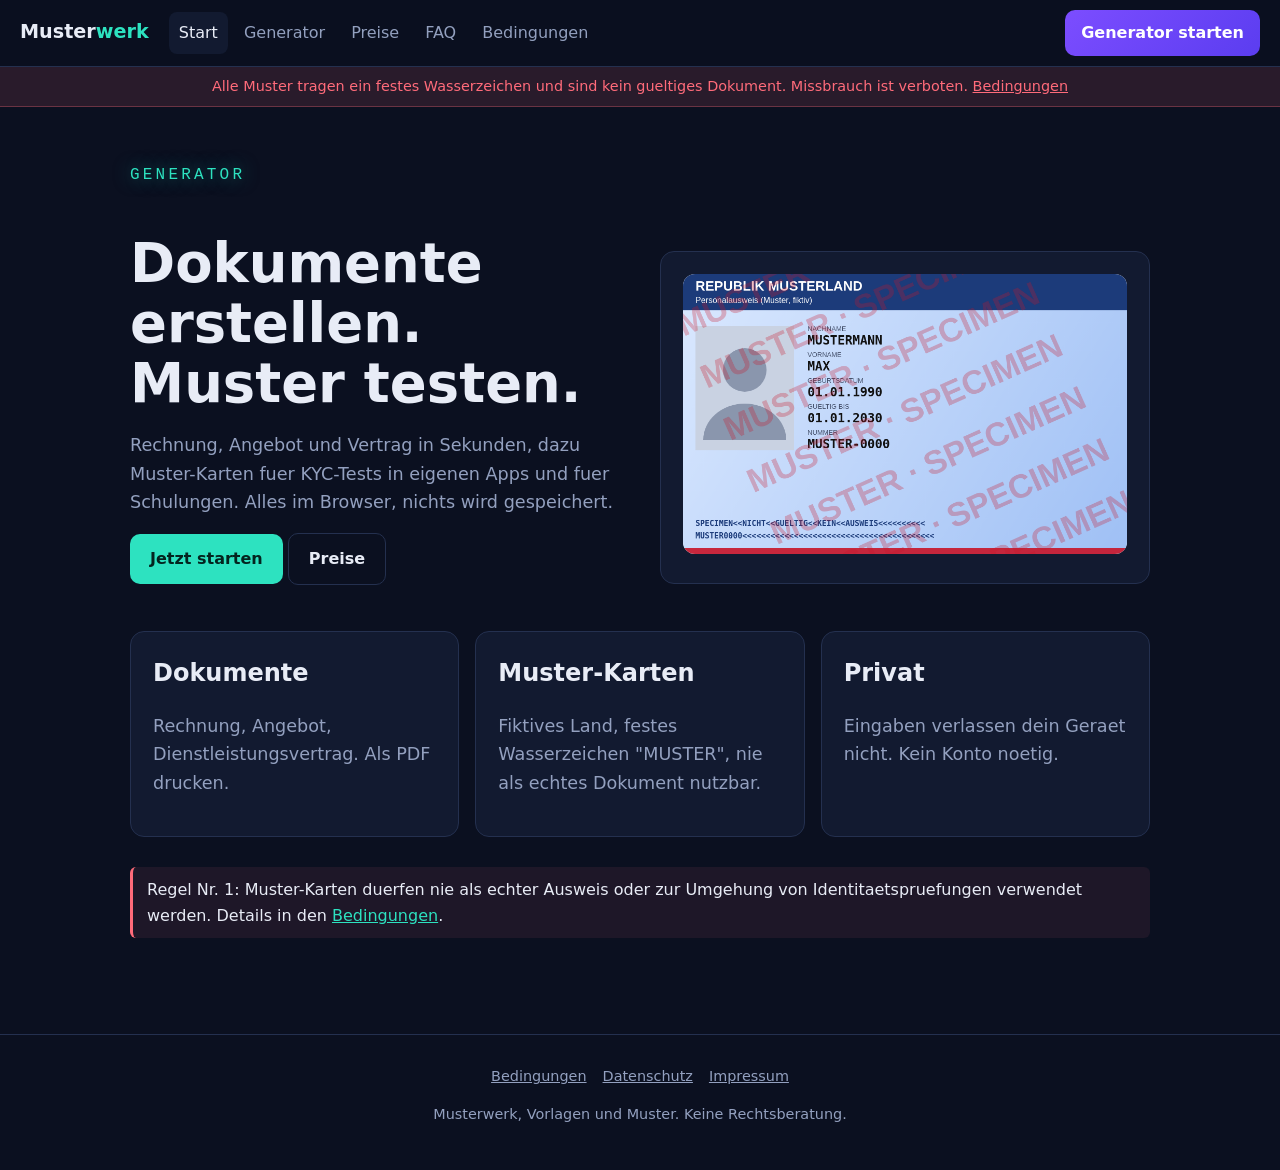
==== index.html @ 7f0adeff "Musterwerk: Dokument-Generator und Muster-Karten Co-Authored-By: Claude Sonnet 5.5 <noreply@anthropi" ====
<!doctype html>
<html lang="de"><head><meta charset="utf-8"><meta name="viewport" content="width=device-width,initial-scale=1">
<meta name="robots" content="noindex">
<title>Musterwerk: Dokument-Generator und Muster-Karten</title>
<meta name="description" content="Rechnungen, Angebote und Vertraege erstellen, plus klar gekennzeichnete Muster-Ausweise fuer Tests und Schulungen.">
<link rel="stylesheet" href="style.css"></head><body>
<div id="nav"></div>
<main id="main">
<p class="neon">GENERATOR</p>
<section class="hero">
<div><h1>Dokumente erstellen. Muster testen.</h1>
<p class="sub">Rechnung, Angebot und Vertrag in Sekunden, dazu Muster-Karten fuer KYC-Tests in eigenen Apps und fuer Schulungen. Alles im Browser, nichts wird gespeichert.</p>
<p><a class="btn" href="generator.html">Jetzt starten</a> <a class="btn alt" href="preise.html">Preise</a></p></div>
<div class="card"><canvas id="card" width="856" height="540" aria-label="Beispiel einer Muster-Karte"></canvas></div>
</section>
<div class="grid">
<div class="card"><h2 style="margin-top:0">Dokumente</h2><p class="sub">Rechnung, Angebot, Dienstleistungsvertrag. Als PDF drucken.</p></div>
<div class="card"><h2 style="margin-top:0">Muster-Karten</h2><p class="sub">Fiktives Land, festes Wasserzeichen "MUSTER", nie als echtes Dokument nutzbar.</p></div>
<div class="card"><h2 style="margin-top:0">Privat</h2><p class="sub">Eingaben verlassen dein Geraet nicht. Kein Konto noetig.</p></div>
</div>
<p class="note" style="margin-top:30px">Regel Nr. 1: Muster-Karten duerfen nie als echter Ausweis oder zur Umgehung von Identitaetspruefungen verwendet werden. Details in den <a href="bedingungen.html">Bedingungen</a>.</p>
</main>
<div id="foot"></div>
<script src="app.js"></script>
</body></html>
---- style.css ----
:root{--bg:#0b1020;--bg2:#121a30;--line:#24304f;--text:#e8ecf6;--mute:#93a0bf;--neon:#2de2c0;--violet:#7c4dff;--warn:#ff6b7a}
*{box-sizing:border-box}
[hidden]{display:none!important}
html{scroll-behavior:smooth}
body{margin:0;background:var(--bg);color:var(--text);font:16px/1.6 system-ui,-apple-system,"Segoe UI",Roboto,sans-serif}
a{color:var(--neon)}
.skip{position:absolute;left:-999px}.skip:focus{left:8px;top:8px;background:#000;padding:8px;z-index:99}
header.nav{position:sticky;top:0;z-index:10;display:flex;align-items:center;gap:6px;flex-wrap:wrap;padding:10px 20px;background:rgba(11,16,32,.9);backdrop-filter:blur(10px);border-bottom:1px solid var(--line)}
.logo{font-weight:800;font-size:1.2rem;color:var(--text);text-decoration:none;margin-right:14px}
.logo b{color:var(--neon)}
header.nav a.l{color:var(--mute);text-decoration:none;padding:8px 10px;border-radius:8px}
header.nav a.l:hover,header.nav a.l[aria-current]{color:var(--text);background:var(--bg2)}
.cta{margin-left:auto;background:linear-gradient(135deg,var(--violet),#5b3df0);color:#fff!important;padding:10px 16px;border-radius:10px;text-decoration:none;font-weight:600}
.banner{background:rgba(255,107,122,.12);color:var(--warn);text-align:center;padding:8px 16px;font-size:.9rem;border-bottom:1px solid rgba(255,107,122,.3)}
main{max-width:1060px;margin:0 auto;padding:40px 20px 80px}
h1{font-size:clamp(2rem,5vw,3.4rem);line-height:1.1;margin:0 0 16px}
h2{margin-top:40px}
.neon{color:var(--neon);text-shadow:0 0 18px rgba(45,226,192,.55);font-family:ui-monospace,Consolas,monospace;letter-spacing:.2em}
.hero{display:grid;grid-template-columns:1fr 1fr;gap:40px;align-items:center;padding:30px 0}
@media(max-width:800px){.hero,.two{grid-template-columns:1fr!important}}
.sub{color:var(--mute);font-size:1.1rem}
.btn{display:inline-block;border:0;cursor:pointer;background:var(--neon);color:#04251f;font-weight:700;padding:12px 20px;border-radius:10px;text-decoration:none;font-size:1rem}
.btn.alt{background:transparent;color:var(--text);border:1px solid var(--line)}
.btn:focus-visible,input:focus-visible,select:focus-visible,textarea:focus-visible,a:focus-visible,summary:focus-visible{outline:2px solid var(--neon);outline-offset:2px}
.card{background:var(--bg2);border:1px solid var(--line);border-radius:14px;padding:22px}
.grid{display:grid;grid-template-columns:repeat(auto-fit,minmax(240px,1fr));gap:16px}
.price{font-size:2.2rem;font-weight:800}
ul.check{list-style:none;padding:0}ul.check li:before{content:"\2713  ";color:var(--neon)}
label{display:block;margin:12px 0 4px;color:var(--mute);font-size:.9rem}
input,select,textarea{width:100%;background:#0b1226;color:var(--text);border:1px solid var(--line);border-radius:8px;padding:10px;font:inherit}
.two{display:grid;grid-template-columns:1fr 1fr;gap:24px;align-items:start}
.tabs{display:flex;gap:8px;margin-bottom:20px;flex-wrap:wrap}
.tabs button{background:var(--bg2);color:var(--mute);border:1px solid var(--line);padding:10px 16px;border-radius:10px;cursor:pointer;font:inherit}
.tabs button[aria-selected=true]{color:#04251f;background:var(--neon);border-color:var(--neon);font-weight:700}
canvas{max-width:100%;height:auto;border-radius:12px;background:#fff}
.doc{background:#fff;color:#111;padding:36px;border-radius:6px;font-size:.95rem}
.doc table{width:100%;border-collapse:collapse}.doc th,.doc td{padding:6px;border-bottom:1px solid #ddd;text-align:left}
.doc .r{text-align:right}
details{background:var(--bg2);border:1px solid var(--line);border-radius:10px;padding:12px 16px;margin:10px 0}
summary{cursor:pointer;font-weight:600}
.note{border-left:3px solid var(--warn);padding:10px 14px;background:rgba(255,107,122,.08);color:var(--text);border-radius:6px}
footer{border-top:1px solid var(--line);color:var(--mute);text-align:center;padding:30px 20px;font-size:.9rem}
footer a{color:var(--mute);margin:0 8px}
.legal h2{font-size:1.15rem}
@media print{body *{visibility:hidden}.doc,.doc *{visibility:visible}.doc{position:absolute;left:0;top:0;width:100%}}
@media(prefers-reduced-motion:reduce){html{scroll-behavior:auto}}
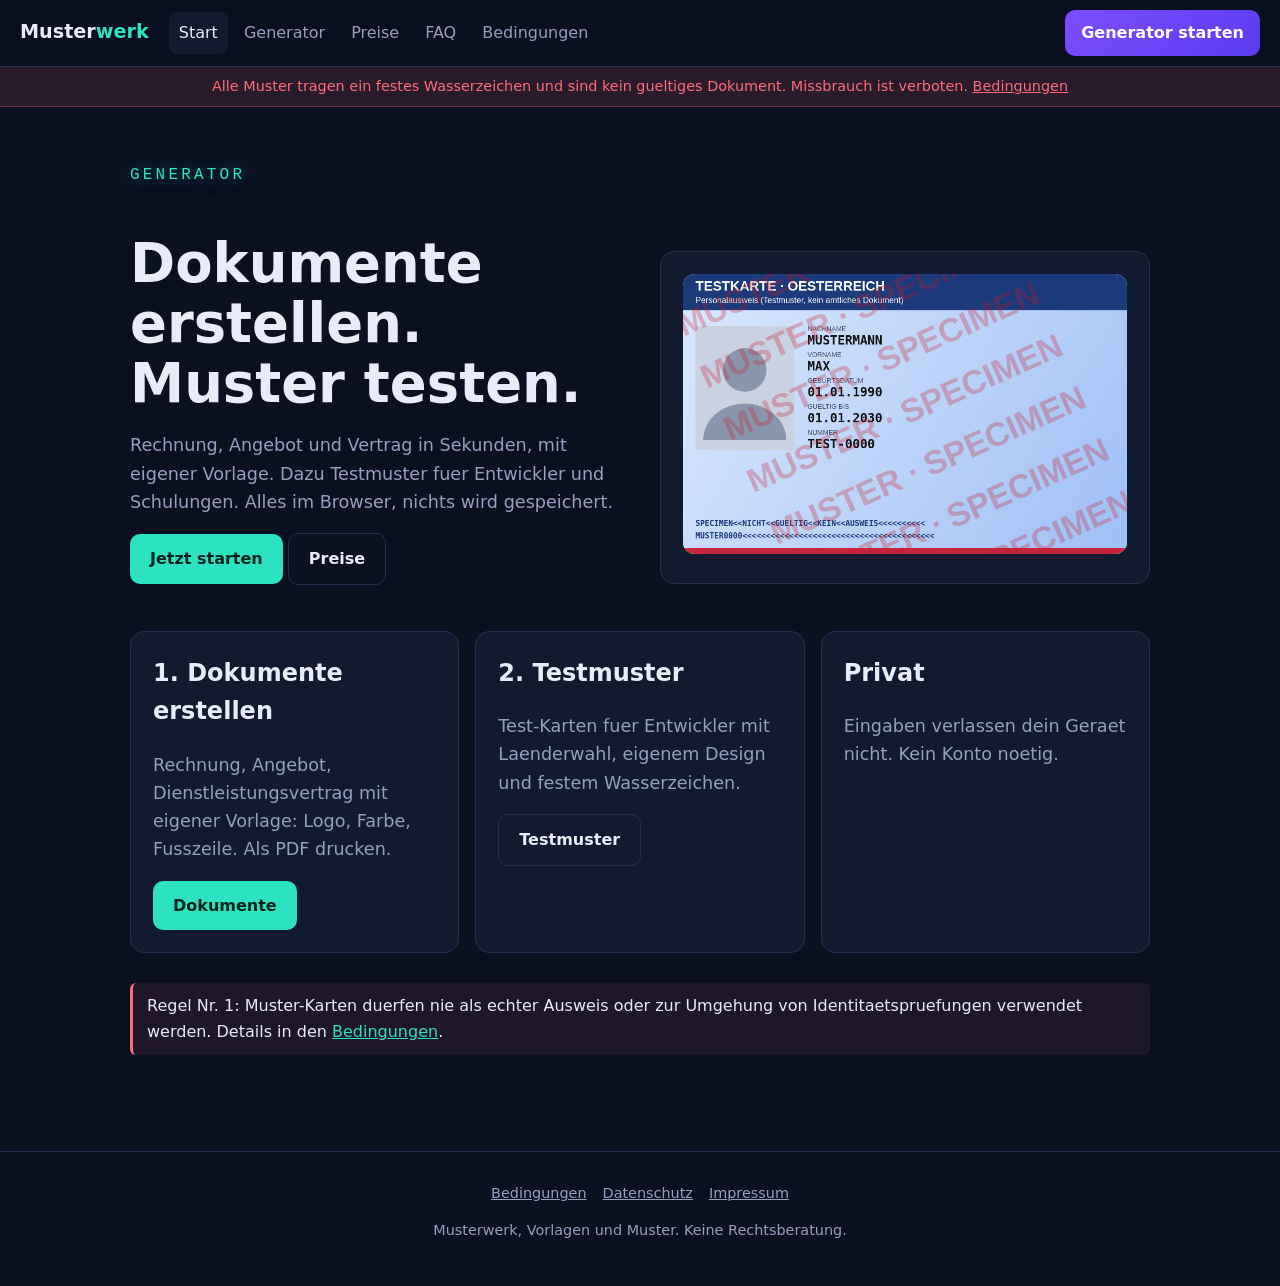
==== commit bb15d228: "Eigene Dokument-Vorlagen (Logo, Farbe, Fusszeile), zwei klare Bereiche Co-Authored-By: Claude Sonnet" ====
--- a/index.html
+++ b/index.html
@@ -9,13 +9,13 @@
 <p class="neon">GENERATOR</p>
 <section class="hero">
 <div><h1>Dokumente erstellen. Muster testen.</h1>
-<p class="sub">Rechnung, Angebot und Vertrag in Sekunden, dazu Muster-Karten fuer KYC-Tests in eigenen Apps und fuer Schulungen. Alles im Browser, nichts wird gespeichert.</p>
+<p class="sub">Rechnung, Angebot und Vertrag in Sekunden, mit eigener Vorlage. Dazu Testmuster fuer Entwickler und Schulungen. Alles im Browser, nichts wird gespeichert.</p>
 <p><a class="btn" href="generator.html">Jetzt starten</a> <a class="btn alt" href="preise.html">Preise</a></p></div>
 <div class="card"><canvas id="card" width="856" height="540" aria-label="Beispiel einer Muster-Karte"></canvas></div>
 </section>
 <div class="grid">
-<div class="card"><h2 style="margin-top:0">Dokumente</h2><p class="sub">Rechnung, Angebot, Dienstleistungsvertrag. Als PDF drucken.</p></div>
-<div class="card"><h2 style="margin-top:0">Muster-Karten</h2><p class="sub">Fiktives Land, festes Wasserzeichen "MUSTER", nie als echtes Dokument nutzbar.</p></div>
+<div class="card"><h2 style="margin-top:0">1. Dokumente erstellen</h2><p class="sub">Rechnung, Angebot, Dienstleistungsvertrag mit eigener Vorlage: Logo, Farbe, Fusszeile. Als PDF drucken.</p><a class="btn" href="generator.html#doc">Dokumente</a></div>
+<div class="card"><h2 style="margin-top:0">2. Testmuster</h2><p class="sub">Test-Karten fuer Entwickler mit Laenderwahl, eigenem Design und festem Wasserzeichen.</p><a class="btn alt" href="generator.html#card">Testmuster</a></div>
 <div class="card"><h2 style="margin-top:0">Privat</h2><p class="sub">Eingaben verlassen dein Geraet nicht. Kein Konto noetig.</p></div>
 </div>
 <p class="note" style="margin-top:30px">Regel Nr. 1: Muster-Karten duerfen nie als echter Ausweis oder zur Umgehung von Identitaetspruefungen verwendet werden. Details in den <a href="bedingungen.html">Bedingungen</a>.</p>
